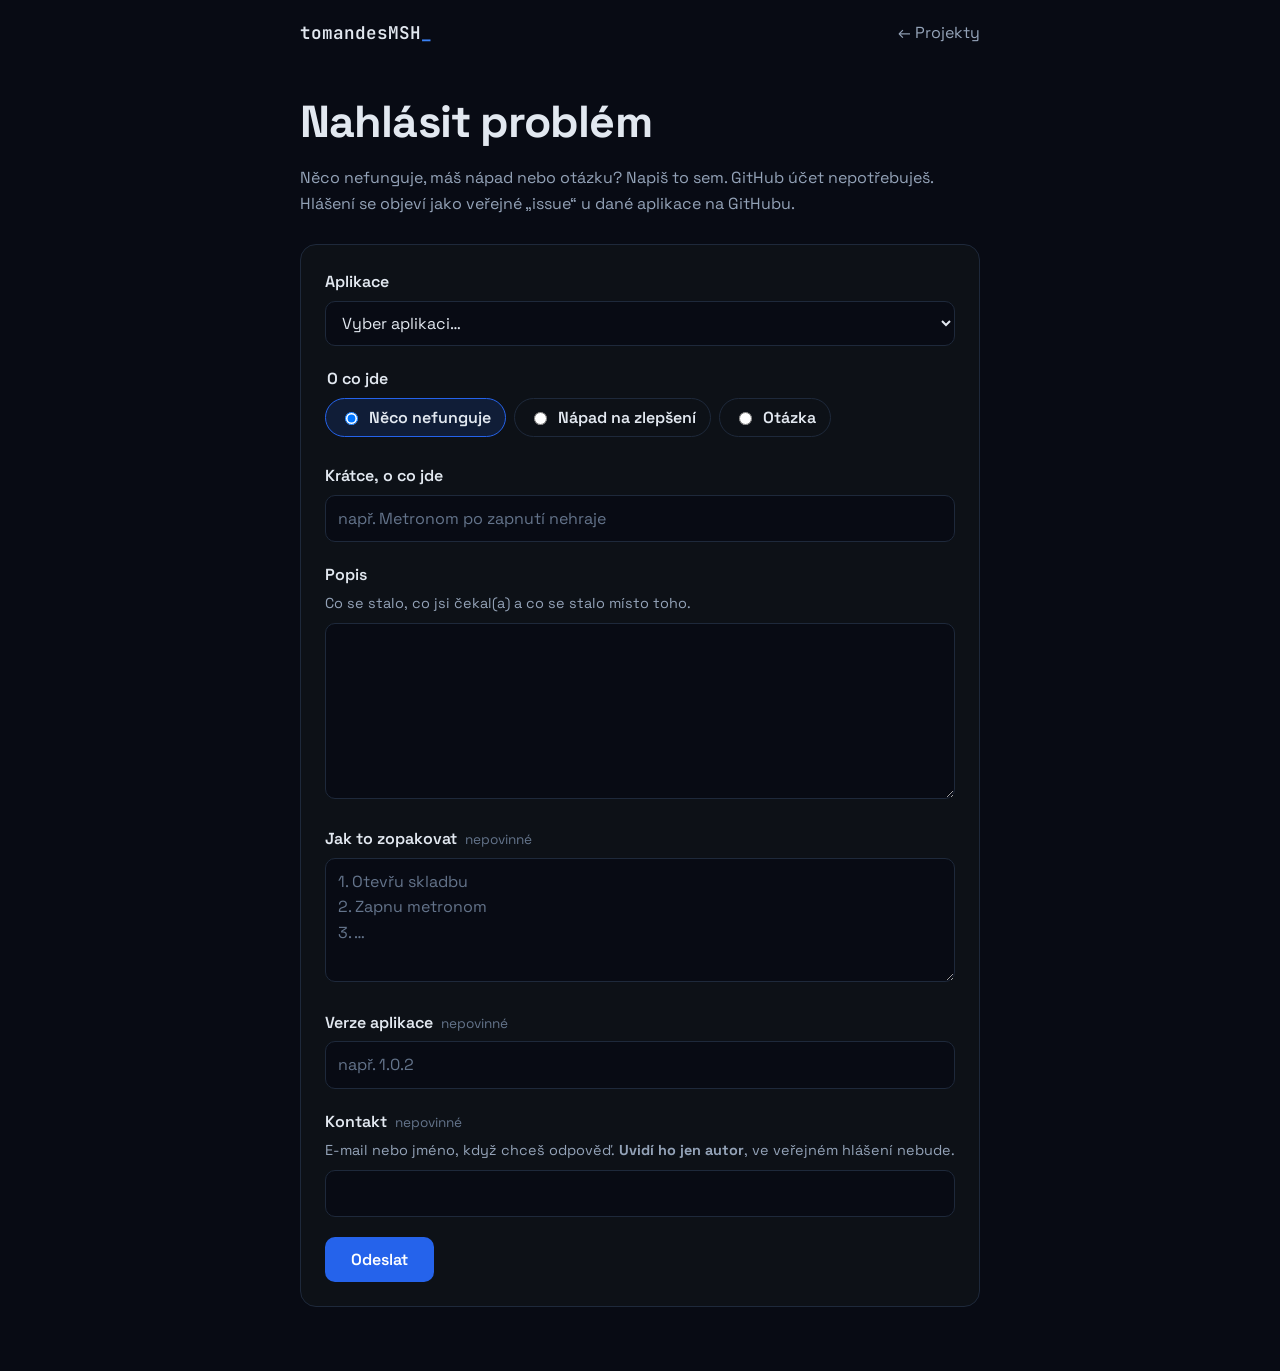
==== report/index.html @ d23ea5d1 "Add the report form (tomandes.eu/report) Anyone can report a problem, idea or question about an app " ====
<!DOCTYPE html>
<html lang="cs">
<head>
  <meta charset="UTF-8" />
  <meta name="viewport" content="width=device-width, initial-scale=1.0"/>
  <meta name="theme-color" content="#080b14">
  <title>Nahlásit problém – tomandesMSH</title>
  <meta name="description" content="Nahlas chybu, nápad nebo otázku k aplikacím tomandesMSH (Keyboard Utils, Muzio, KASPAR…). Bez GitHub účtu.">
  <link rel="icon" type="image/png" href="../favicon.png">
  <link rel="preconnect" href="https://fonts.googleapis.com">
  <link rel="preconnect" href="https://fonts.gstatic.com" crossorigin>
  <link href="https://fonts.googleapis.com/css2?family=Space+Grotesk:wght@300;400;500;600;700&family=JetBrains+Mono:wght@400;500&display=swap" rel="stylesheet">
  <link rel="stylesheet" href="report.css">
</head>
<body>
  <header class="top">
    <a href="../" class="logo">tomandesMSH<span class="cursor">_</span></a>
    <a href="../#projects" class="back">← Projekty</a>
  </header>

  <main class="wrap">
    <h1>Nahlásit problém</h1>
    <p class="lead">
      Něco nefunguje, máš nápad nebo otázku? Napiš to sem. GitHub účet nepotřebuješ.
      Hlášení se objeví jako veřejné „issue“ u dané aplikace na GitHubu.
    </p>

    <form id="report" novalidate>
      <div class="field">
        <label for="app">Aplikace</label>
        <select id="app" name="app" required>
          <option value="" disabled selected>Vyber aplikaci…</option>
          <option value="keyboard-utils">Keyboard Utils</option>
          <option value="keyboard-hero">Keyboard Hero / Muzio</option>
          <option value="kaspar">KASPAR</option>
          <option value="custom-autoplay">Custom-AutoPlay</option>
          <option value="soundpad-translator">Soundpad Translator</option>
          <option value="clipthat">ClipThat</option>
          <option value="other">Jiné / tenhle web</option>
        </select>
      </div>

      <!-- Only for the apps the school uses (data-zus-apps in report.js). -->
      <label class="zus" id="zusRow" hidden>
        <input type="checkbox" id="zus" name="zus">
        <span><b>Jsem žákem ZUŠ Moravský Krumlov</b><br>
          <small>Formulář se zjednoduší a&nbsp;autor uvidí, že hlášení je od žáka.</small></span>
      </label>

      <fieldset class="field kinds">
        <legend>O co jde</legend>
        <label><input type="radio" name="kind" value="bug" checked> <span>Něco nefunguje</span></label>
        <label><input type="radio" name="kind" value="idea"> <span>Nápad na zlepšení</span></label>
        <label><input type="radio" name="kind" value="question"> <span>Otázka</span></label>
      </fieldset>

      <div class="field">
        <label for="title">Krátce, o co jde</label>
        <input id="title" name="title" maxlength="120" required
               data-hint="např. Metronom po zapnutí nehraje" data-hint-zus="např. Nejde mi pustit písnička">
      </div>

      <div class="field">
        <label for="description" id="descriptionLabel">Popis</label>
        <p class="help" id="descriptionHelp">Co se stalo, co jsi čekal(a) a&nbsp;co se stalo místo toho.</p>
        <textarea id="description" name="description" rows="6" maxlength="5000" required></textarea>
      </div>

      <div class="field technical">
        <label for="steps">Jak to zopakovat <span class="opt">nepovinné</span></label>
        <textarea id="steps" name="steps" rows="4" maxlength="3000"
                  placeholder="1. Otevřu skladbu&#10;2. Zapnu metronom&#10;3. …"></textarea>
      </div>

      <div class="field technical">
        <label for="version">Verze aplikace <span class="opt">nepovinné</span></label>
        <input id="version" name="version" maxlength="40" placeholder="např. 1.0.2">
      </div>

      <div class="field">
        <label for="contact">Kontakt <span class="opt">nepovinné</span></label>
        <p class="help">
          E-mail nebo jméno, když chceš odpověď. <b>Uvidí ho jen autor</b>, ve veřejném hlášení nebude.
        </p>
        <input id="contact" name="contact" maxlength="200" autocomplete="email">
      </div>

      <!-- A trap for bots: hidden from people, so it stays empty. -->
      <div class="trap" aria-hidden="true">
        <label for="website">Web</label>
        <input id="website" name="website" tabindex="-1" autocomplete="off">
      </div>

      <p class="error" id="error" role="alert" hidden></p>
      <button type="submit" id="send">Odeslat</button>
    </form>

    <div class="done" id="done" hidden>
      <h2>Díky!</h2>
      <p id="doneText">Hlášení dorazilo.</p>
      <p><a href="./" id="again">Nahlásit další</a></p>
    </div>
  </main>

  <script src="report.js"></script>
</body>
</html>
---- report/report.css ----
/* The report form - same colours and type as the rest of tomandes.eu (style.css). */
:root {
  --bg: #080b14;
  --bg-card: #0d1117;
  --blue-mid: #1d3461;
  --blue-accent: #2563eb;
  --blue-glow: #3b82f6;
  --text: #e2e8f0;
  --text-sub: #94a3b8;
  --text-muted: #64748b;
  --border: #1e293b;
  --error: #f87171;
  --font: 'Space Grotesk', sans-serif;
  --mono: 'JetBrains Mono', monospace;
}

*, *::before, *::after { box-sizing: border-box; }

/* "hidden" must win over the display of .zus and the other flex rows. */
[hidden] { display: none !important; }

body {
  margin: 0;
  background: var(--bg);
  color: var(--text);
  font: 16px/1.6 var(--font);
  -webkit-font-smoothing: antialiased;
}

a { color: var(--blue-glow); }

.top {
  max-width: 720px;
  margin: 0 auto;
  padding: 20px;
  display: flex;
  justify-content: space-between;
  align-items: center;
}
.logo { font: 600 1.1rem var(--mono); color: var(--text); text-decoration: none; }
.cursor { color: var(--blue-glow); animation: blink 1s steps(1) infinite; }
@keyframes blink { 50% { opacity: 0; } }
.back { color: var(--text-sub); text-decoration: none; }
.back:hover { color: var(--text); }

.wrap { max-width: 720px; margin: 0 auto; padding: 12px 20px 64px; }

h1 { font-size: clamp(2rem, 6vw, 2.8rem); margin: 8px 0 8px; letter-spacing: -.02em; }
.lead { color: var(--text-sub); margin: 0 0 28px; }

form {
  background: var(--bg-card);
  border: 1px solid var(--border);
  border-radius: 16px;
  padding: 24px;
}

.field { margin: 0 0 20px; border: 0; padding: 0; }
.field > label, legend { display: block; font-weight: 600; margin-bottom: 6px; }
.opt { font-weight: 400; color: var(--text-muted); font-size: .85rem; margin-left: 4px; }
.help { margin: -2px 0 8px; color: var(--text-sub); font-size: .9rem; }

input:not([type=checkbox]):not([type=radio]), select, textarea {
  width: 100%;
  font: inherit;
  color: var(--text);
  background: var(--bg);
  border: 1px solid var(--border);
  border-radius: 10px;
  padding: 10px 12px;
}
textarea { resize: vertical; }
input:focus, select:focus, textarea:focus { outline: 2px solid var(--blue-accent); outline-offset: 1px; border-color: var(--blue-accent); }
::placeholder { color: var(--text-muted); }

.kinds { display: flex; flex-wrap: wrap; gap: 8px; }
.kinds legend { width: 100%; }
.kinds label {
  display: flex; align-items: center; gap: 8px;
  border: 1px solid var(--border); border-radius: 999px; padding: 6px 14px; cursor: pointer;
}
.kinds label:has(input:checked) { border-color: var(--blue-accent); background: rgba(37, 99, 235, .15); }

.zus {
  display: flex; gap: 12px; align-items: flex-start;
  background: rgba(225, 68, 50, .1); border: 1px solid rgba(225, 68, 50, .45);
  border-radius: 12px; padding: 12px 14px; margin: 0 0 20px; cursor: pointer;
}
.zus input { margin-top: 5px; width: 18px; height: 18px; accent-color: #e14432; }
.zus small { color: var(--text-sub); }

/* Hidden from people (not display:none - some bots skip those). */
.trap { position: absolute; left: -10000px; width: 1px; height: 1px; overflow: hidden; }

.error { color: var(--error); margin: 0 0 14px; }

button {
  font: 600 1rem var(--font);
  color: #fff;
  background: var(--blue-accent);
  border: 0;
  border-radius: 10px;
  padding: 12px 26px;
  cursor: pointer;
}
button:hover { background: var(--blue-glow); }
button:disabled { opacity: .6; cursor: progress; }

.done {
  background: var(--bg-card);
  border: 1px solid var(--blue-mid);
  border-radius: 16px;
  padding: 28px 24px;
}
.done h2 { margin: 0 0 8px; font-size: 1.8rem; }

@media (max-width: 560px) {
  form, .done { padding: 18px; }
}
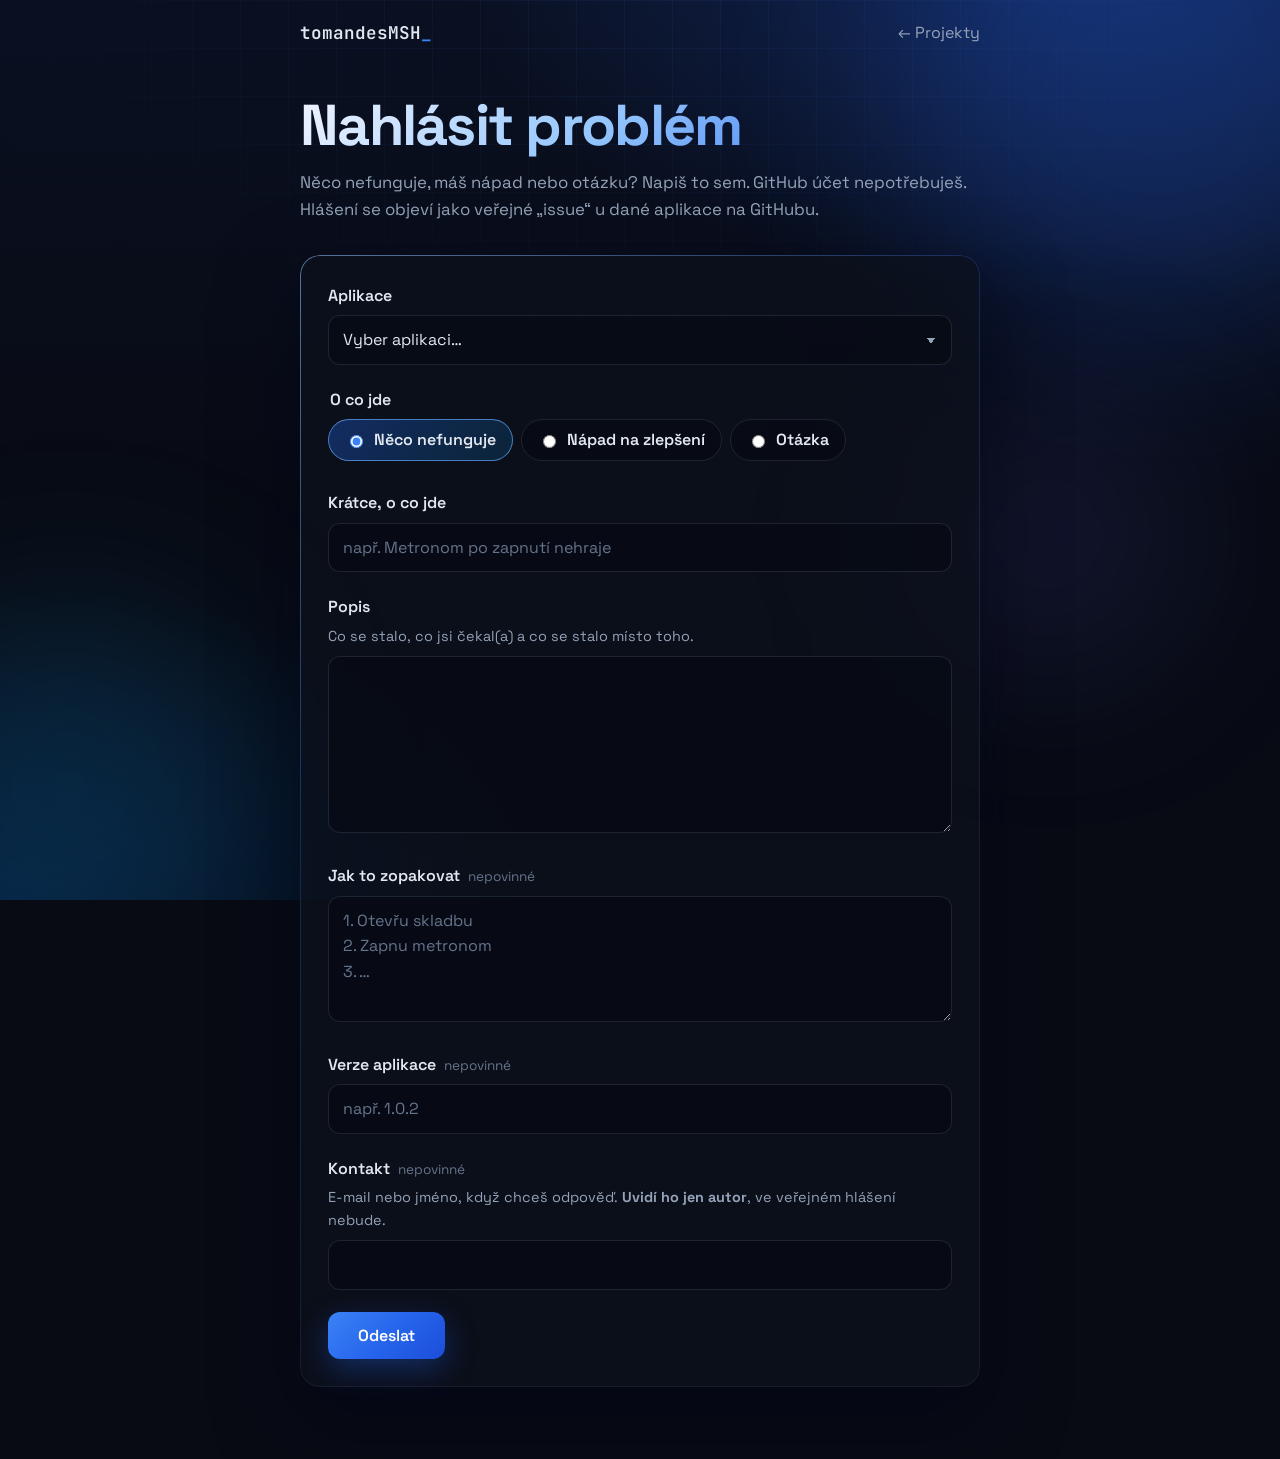
==== commit 2c78cb15: "Report form: the look of the home page's hero Blue gradient light, floating glows and a fading grid " ====
--- a/report/index.html
+++ b/report/index.html
@@ -13,6 +13,14 @@
   <link rel="stylesheet" href="report.css">
 </head>
 <body>
+  <!-- Background glows and grid, like the home page's hero. -->
+  <div class="backdrop" aria-hidden="true">
+    <div class="grid"></div>
+    <div class="orb orb-1"></div>
+    <div class="orb orb-2"></div>
+    <div class="orb orb-3"></div>
+  </div>
+
   <header class="top">
     <a href="../" class="logo">tomandesMSH<span class="cursor">_</span></a>
     <a href="../#projects" class="back">← Projekty</a>
@@ -40,11 +48,10 @@
         </select>
       </div>
 
-      <!-- Only for the apps the school uses (data-zus-apps in report.js). -->
+      <!-- Only for the apps the school uses (ZUS_APPS in report.js). It only marks the report. -->
       <label class="zus" id="zusRow" hidden>
         <input type="checkbox" id="zus" name="zus">
-        <span><b>Jsem žákem ZUŠ Moravský Krumlov</b><br>
-          <small>Formulář se zjednoduší a&nbsp;autor uvidí, že hlášení je od žáka.</small></span>
+        <span>Jsem žákem ZUŠ Moravský Krumlov</span>
       </label>
 
       <fieldset class="field kinds">
@@ -57,22 +64,22 @@
       <div class="field">
         <label for="title">Krátce, o co jde</label>
         <input id="title" name="title" maxlength="120" required
-               data-hint="např. Metronom po zapnutí nehraje" data-hint-zus="např. Nejde mi pustit písnička">
+               placeholder="např. Metronom po zapnutí nehraje">
       </div>
 
       <div class="field">
-        <label for="description" id="descriptionLabel">Popis</label>
-        <p class="help" id="descriptionHelp">Co se stalo, co jsi čekal(a) a&nbsp;co se stalo místo toho.</p>
+        <label for="description">Popis</label>
+        <p class="help">Co se stalo, co jsi čekal(a) a&nbsp;co se stalo místo toho.</p>
         <textarea id="description" name="description" rows="6" maxlength="5000" required></textarea>
       </div>
 
-      <div class="field technical">
+      <div class="field">
         <label for="steps">Jak to zopakovat <span class="opt">nepovinné</span></label>
         <textarea id="steps" name="steps" rows="4" maxlength="3000"
                   placeholder="1. Otevřu skladbu&#10;2. Zapnu metronom&#10;3. …"></textarea>
       </div>
 
-      <div class="field technical">
+      <div class="field">
         <label for="version">Verze aplikace <span class="opt">nepovinné</span></label>
         <input id="version" name="version" maxlength="40" placeholder="např. 1.0.2">
       </div>
@@ -96,6 +103,9 @@
     </form>
 
     <div class="done" id="done" hidden>
+      <div class="check" aria-hidden="true">
+        <svg viewBox="0 0 24 24" fill="none" stroke="#fff" stroke-width="3" stroke-linecap="round" stroke-linejoin="round"><path d="M5 12.5l4.5 4.5L19 7.5"/></svg>
+      </div>
       <h2>Díky!</h2>
       <p id="doneText">Hlášení dorazilo.</p>
       <p><a href="./" id="again">Nahlásit další</a></p>
--- a/report/report.css
+++ b/report/report.css
@@ -1,14 +1,17 @@
-/* The report form - same colours and type as the rest of tomandes.eu (style.css). */
+/* The report form - the look of tomandes.eu's hero (style.css): deep blue gradients, floating glows, a fading
+   grid, gradient headings, glassy cards. */
 :root {
   --bg: #080b14;
-  --bg-card: #0d1117;
+  --bg-card: rgba(13, 17, 28, .72);
+  --field: rgba(8, 11, 20, .7);
   --blue-mid: #1d3461;
   --blue-accent: #2563eb;
   --blue-glow: #3b82f6;
+  --blue-soft: #93c5fd;
   --text: #e2e8f0;
   --text-sub: #94a3b8;
   --text-muted: #64748b;
-  --border: #1e293b;
+  --border: rgba(148, 163, 184, .16);
   --error: #f87171;
   --font: 'Space Grotesk', sans-serif;
   --mono: 'JetBrains Mono', monospace;
@@ -19,15 +22,57 @@
 /* "hidden" must win over the display of .zus and the other flex rows. */
 [hidden] { display: none !important; }
 
+html { background: var(--bg); }
+
 body {
   margin: 0;
-  background: var(--bg);
+  min-height: 100vh;
   color: var(--text);
   font: 16px/1.6 var(--font);
   -webkit-font-smoothing: antialiased;
-}
-
-a { color: var(--blue-glow); }
+  /* Deep blue light from the top right and the bottom left, over the near-black of the site. */
+  background:
+    radial-gradient(ellipse 70% 55% at 85% -5%, rgba(37, 99, 235, .28), transparent 70%),
+    radial-gradient(ellipse 60% 50% at 0% 100%, rgba(0, 102, 204, .2), transparent 70%),
+    linear-gradient(180deg, #0a1022 0%, var(--bg) 55%);
+  background-attachment: fixed;
+  overflow-x: hidden;
+}
+
+/* --- Background: glows and a grid, like the home page's hero ----------------------------------- */
+
+.backdrop { position: fixed; inset: 0; pointer-events: none; z-index: 0; overflow: hidden; }
+
+.grid {
+  position: absolute;
+  inset: 0;
+  background-image:
+    linear-gradient(rgba(59, 130, 246, .07) 1px, transparent 1px),
+    linear-gradient(90deg, rgba(59, 130, 246, .07) 1px, transparent 1px);
+  background-size: 48px 48px;
+  mask-image: radial-gradient(ellipse 80% 60% at 50% 0%, black 10%, transparent 70%);
+  -webkit-mask-image: radial-gradient(ellipse 80% 60% at 50% 0%, black 10%, transparent 70%);
+}
+
+.orb {
+  position: absolute;
+  border-radius: 50%;
+  filter: blur(90px);
+  animation: floatOrb 14s ease-in-out infinite;
+}
+.orb-1 { width: 520px; height: 520px; background: rgba(37, 99, 235, .22); top: -180px; right: -140px; }
+.orb-2 { width: 380px; height: 380px; background: rgba(14, 165, 233, .12); bottom: -80px; left: -120px; animation-delay: -5s; }
+.orb-3 { width: 260px; height: 260px; background: rgba(99, 102, 241, .14); top: 45%; right: 8%; animation-delay: -9s; }
+
+@keyframes floatOrb {
+  0%, 100% { transform: translate(0, 0); }
+  33% { transform: translate(30px, -25px); }
+  66% { transform: translate(-20px, 15px); }
+}
+
+/* --- Header ---------------------------------------------------------------------------------------- */
+
+.top, .wrap { position: relative; z-index: 1; }
 
 .top {
   max-width: 720px;
@@ -40,23 +85,60 @@
 .logo { font: 600 1.1rem var(--mono); color: var(--text); text-decoration: none; }
 .cursor { color: var(--blue-glow); animation: blink 1s steps(1) infinite; }
 @keyframes blink { 50% { opacity: 0; } }
-.back { color: var(--text-sub); text-decoration: none; }
+.back { color: var(--text-sub); text-decoration: none; transition: color .2s; }
 .back:hover { color: var(--text); }
 
-.wrap { max-width: 720px; margin: 0 auto; padding: 12px 20px 64px; }
-
-h1 { font-size: clamp(2rem, 6vw, 2.8rem); margin: 8px 0 8px; letter-spacing: -.02em; }
-.lead { color: var(--text-sub); margin: 0 0 28px; }
-
-form {
+.wrap { max-width: 720px; margin: 0 auto; padding: 20px 20px 72px; animation: fadeUp .7s ease both; }
+
+@keyframes fadeUp {
+  from { opacity: 0; transform: translateY(24px); }
+  to { opacity: 1; transform: translateY(0); }
+}
+
+h1 {
+  font-size: clamp(2.4rem, 7vw, 3.6rem);
+  line-height: 1.1;
+  margin: 8px 0 12px;
+  letter-spacing: -.03em;
+  background: linear-gradient(135deg, #f0f4ff 0%, var(--blue-soft) 45%, var(--blue-accent) 100%);
+  -webkit-background-clip: text;
+  background-clip: text;
+  -webkit-text-fill-color: transparent;
+}
+.lead { color: var(--text-sub); margin: 0 0 32px; font-size: 1.05rem; }
+
+a { color: var(--blue-soft); }
+
+/* --- Cards: glass with a gradient edge ------------------------------------------------------------------ */
+
+form, .done {
+  position: relative;
+  border-radius: 20px;
+  padding: 28px;
   background: var(--bg-card);
-  border: 1px solid var(--border);
-  border-radius: 16px;
-  padding: 24px;
-}
-
-.field { margin: 0 0 20px; border: 0; padding: 0; }
-.field > label, legend { display: block; font-weight: 600; margin-bottom: 6px; }
+  backdrop-filter: blur(18px);
+  -webkit-backdrop-filter: blur(18px);
+  box-shadow: 0 30px 80px rgba(2, 6, 23, .55), 0 0 0 1px rgba(255, 255, 255, .02) inset;
+}
+/* The edge: a gradient ring, brightest at the top left. */
+form::before, .done::before {
+  content: '';
+  position: absolute;
+  inset: 0;
+  border-radius: inherit;
+  padding: 1px;
+  background: linear-gradient(140deg, rgba(147, 197, 253, .55), rgba(37, 99, 235, .25) 35%, rgba(148, 163, 184, .08) 70%);
+  mask: linear-gradient(#000 0 0) content-box, linear-gradient(#000 0 0);
+  -webkit-mask: linear-gradient(#000 0 0) content-box, linear-gradient(#000 0 0);
+  mask-composite: exclude;
+  -webkit-mask-composite: xor;
+  pointer-events: none;
+}
+
+/* --- Fields -------------------------------------------------------------------------------------------------- */
+
+.field { margin: 0 0 22px; border: 0; padding: 0; }
+.field > label, legend { display: block; font-weight: 600; margin-bottom: 7px; }
 .opt { font-weight: 400; color: var(--text-muted); font-size: .85rem; margin-left: 4px; }
 .help { margin: -2px 0 8px; color: var(--text-sub); font-size: .9rem; }
 
@@ -64,56 +146,102 @@
   width: 100%;
   font: inherit;
   color: var(--text);
-  background: var(--bg);
+  background: var(--field);
   border: 1px solid var(--border);
-  border-radius: 10px;
-  padding: 10px 12px;
-}
+  border-radius: 12px;
+  padding: 11px 14px;
+  transition: border-color .2s, box-shadow .2s, background .2s;
+}
+input:not([type=checkbox]):not([type=radio]):hover, select:hover, textarea:hover { border-color: rgba(147, 197, 253, .3); }
 textarea { resize: vertical; }
-input:focus, select:focus, textarea:focus { outline: 2px solid var(--blue-accent); outline-offset: 1px; border-color: var(--blue-accent); }
+input:focus, select:focus, textarea:focus {
+  outline: none;
+  border-color: var(--blue-glow);
+  background: rgba(8, 11, 20, .9);
+  box-shadow: 0 0 0 4px rgba(59, 130, 246, .18);
+}
 ::placeholder { color: var(--text-muted); }
+select { appearance: none; background-image: linear-gradient(45deg, transparent 50%, var(--text-sub) 50%), linear-gradient(135deg, var(--text-sub) 50%, transparent 50%); background-position: calc(100% - 20px) 52%, calc(100% - 15px) 52%; background-size: 5px 5px; background-repeat: no-repeat; padding-right: 38px; }
+select option { background: #0d1117; }
 
 .kinds { display: flex; flex-wrap: wrap; gap: 8px; }
 .kinds legend { width: 100%; }
 .kinds label {
   display: flex; align-items: center; gap: 8px;
-  border: 1px solid var(--border); border-radius: 999px; padding: 6px 14px; cursor: pointer;
-}
-.kinds label:has(input:checked) { border-color: var(--blue-accent); background: rgba(37, 99, 235, .15); }
-
-.zus {
-  display: flex; gap: 12px; align-items: flex-start;
-  background: rgba(225, 68, 50, .1); border: 1px solid rgba(225, 68, 50, .45);
-  border-radius: 12px; padding: 12px 14px; margin: 0 0 20px; cursor: pointer;
-}
-.zus input { margin-top: 5px; width: 18px; height: 18px; accent-color: #e14432; }
-.zus small { color: var(--text-sub); }
+  background: var(--field);
+  border: 1px solid var(--border); border-radius: 999px; padding: 7px 16px; cursor: pointer;
+  transition: border-color .2s, background .2s;
+}
+.kinds label:hover { border-color: rgba(147, 197, 253, .35); }
+.kinds input { accent-color: var(--blue-glow); }
+.kinds label:has(input:checked) {
+  border-color: rgba(96, 165, 250, .7);
+  background: linear-gradient(135deg, rgba(37, 99, 235, .35), rgba(14, 165, 233, .15));
+}
+
+.zus { display: flex; gap: 10px; align-items: center; margin: -8px 0 22px; cursor: pointer; color: var(--text-sub); }
+.zus input { width: 18px; height: 18px; accent-color: var(--blue-accent); }
+.zus:has(input:checked) { color: var(--text); }
 
 /* Hidden from people (not display:none - some bots skip those). */
 .trap { position: absolute; left: -10000px; width: 1px; height: 1px; overflow: hidden; }
 
-.error { color: var(--error); margin: 0 0 14px; }
+.error {
+  color: var(--error);
+  margin: 0 0 16px;
+  padding: 10px 14px;
+  border-radius: 10px;
+  background: rgba(248, 113, 113, .08);
+  border: 1px solid rgba(248, 113, 113, .25);
+}
 
 button {
   font: 600 1rem var(--font);
   color: #fff;
-  background: var(--blue-accent);
+  background: linear-gradient(135deg, var(--blue-glow), var(--blue-accent) 55%, #1d4ed8);
   border: 0;
-  border-radius: 10px;
-  padding: 12px 26px;
+  border-radius: 12px;
+  padding: 13px 30px;
   cursor: pointer;
-}
-button:hover { background: var(--blue-glow); }
-button:disabled { opacity: .6; cursor: progress; }
-
-.done {
-  background: var(--bg-card);
-  border: 1px solid var(--blue-mid);
-  border-radius: 16px;
-  padding: 28px 24px;
-}
-.done h2 { margin: 0 0 8px; font-size: 1.8rem; }
+  box-shadow: 0 10px 30px rgba(37, 99, 235, .35);
+  transition: transform .15s, box-shadow .2s, filter .2s;
+}
+button:hover { transform: translateY(-1px); box-shadow: 0 14px 38px rgba(59, 130, 246, .5); filter: brightness(1.08); }
+button:active { transform: translateY(1px); }
+button:disabled { opacity: .6; cursor: progress; transform: none; }
+
+/* --- Thank-you ----------------------------------------------------------------------------------------- */
+
+.done { text-align: center; padding: 40px 28px; }
+.done h2 {
+  margin: 0 0 8px;
+  font-size: 2rem;
+  background: linear-gradient(135deg, #f0f4ff, var(--blue-soft));
+  -webkit-background-clip: text;
+  background-clip: text;
+  -webkit-text-fill-color: transparent;
+}
+.done p { color: var(--text-sub); margin: 0 0 10px; }
+.check {
+  width: 64px; height: 64px;
+  margin: 0 auto 16px;
+  border-radius: 50%;
+  display: grid;
+  place-items: center;
+  background: linear-gradient(135deg, var(--blue-glow), #0ea5e9);
+  box-shadow: 0 0 0 8px rgba(59, 130, 246, .12), 0 12px 40px rgba(37, 99, 235, .45);
+}
+.check svg { width: 30px; height: 30px; }
+
+/* --- Calm and small screens ----------------------------------------------------------------------------- */
+
+@media (prefers-reduced-motion: reduce) {
+  .orb, .wrap, .cursor { animation: none; }
+  button { transition: none; }
+}
 
 @media (max-width: 560px) {
-  form, .done { padding: 18px; }
-}
+  form, .done { padding: 20px; }
+  button[type=submit] { width: 100%; }
+  .orb-1 { width: 360px; height: 360px; }
+}
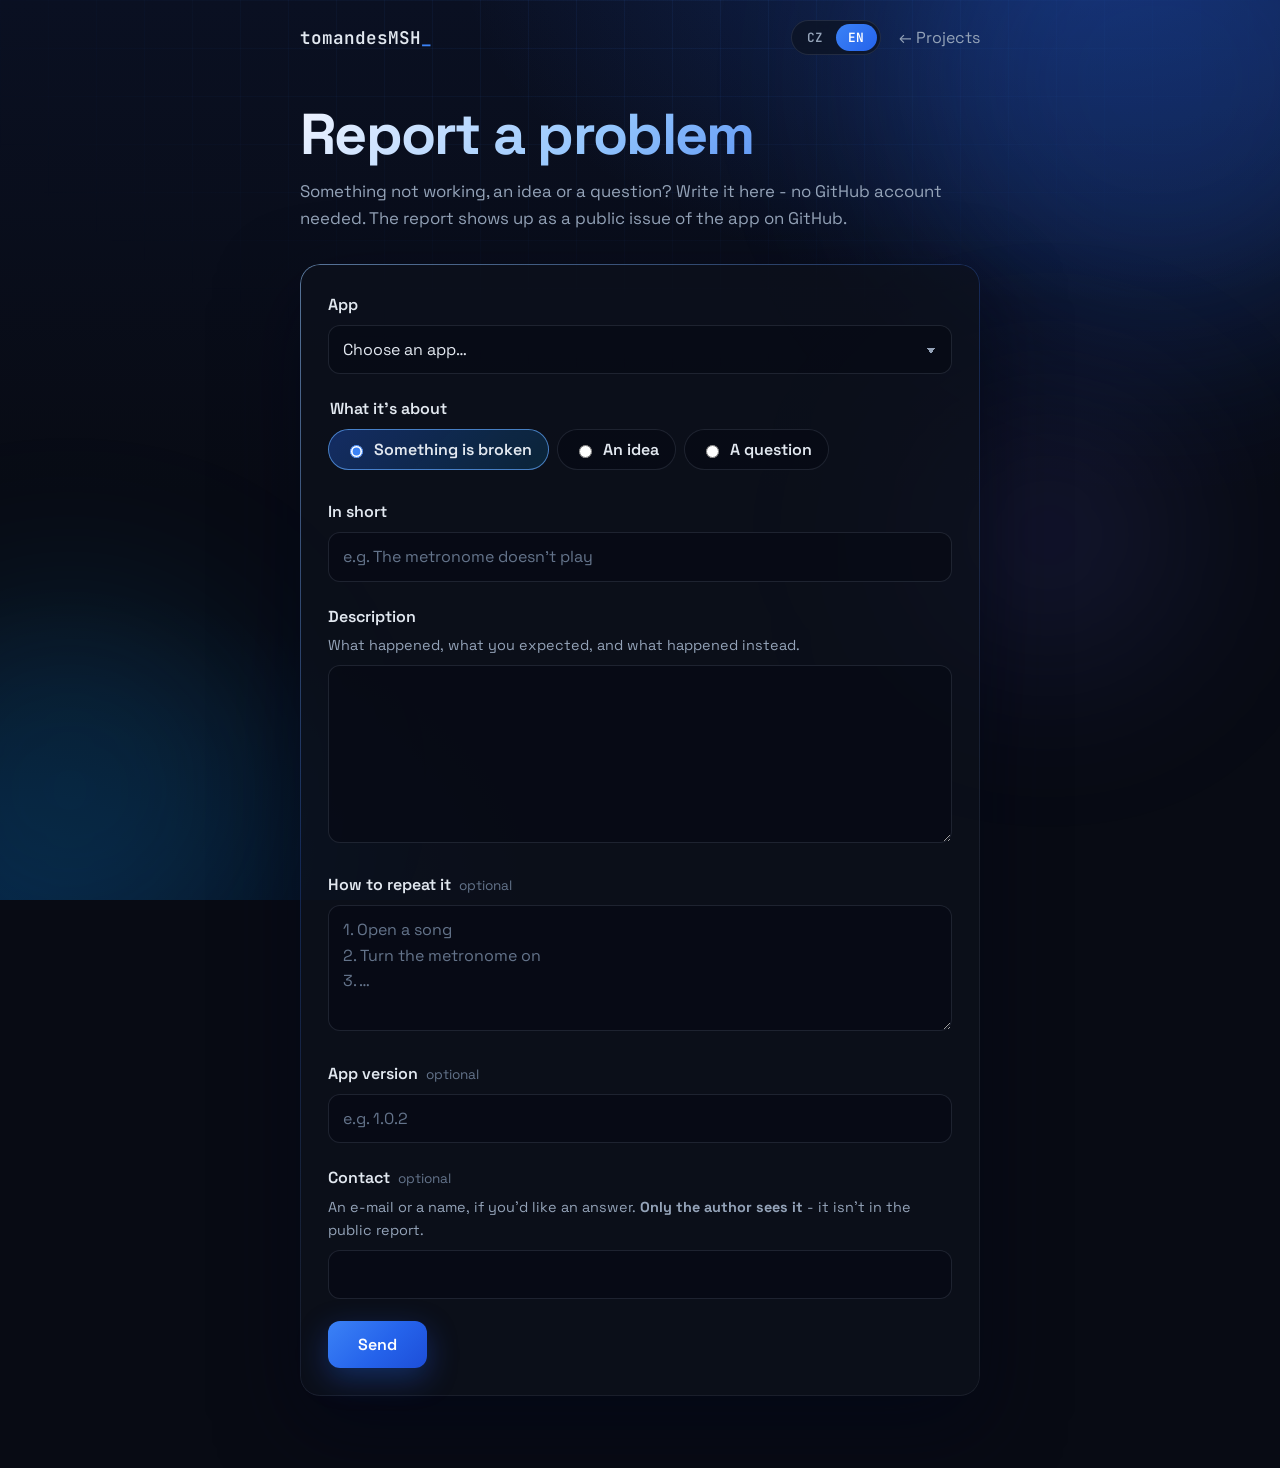
==== commit 99e60c34: "Report form: Czech / English switch CZ / EN at the top translates the whole page; the pick is rememb" ====
--- a/report/index.html
+++ b/report/index.html
@@ -21,72 +21,79 @@
     <div class="orb orb-3"></div>
   </div>
 
+  <!-- Texts: Czech here, both languages in report.js (data-i18n = the key; -ph a placeholder, -html with markup). -->
   <header class="top">
     <a href="../" class="logo">tomandesMSH<span class="cursor">_</span></a>
-    <a href="../#projects" class="back">← Projekty</a>
+    <div class="top-end">
+      <div class="lang" role="group" aria-label="Jazyk / Language">
+        <button type="button" data-lang="cs" aria-pressed="true">CZ</button>
+        <button type="button" data-lang="en" aria-pressed="false">EN</button>
+      </div>
+      <a href="../#projects" class="back" data-i18n="back">← Projekty</a>
+    </div>
   </header>
 
   <main class="wrap">
-    <h1>Nahlásit problém</h1>
-    <p class="lead">
+    <h1 data-i18n="heading">Nahlásit problém</h1>
+    <p class="lead" data-i18n="lead">
       Něco nefunguje, máš nápad nebo otázku? Napiš to sem. GitHub účet nepotřebuješ.
       Hlášení se objeví jako veřejné „issue“ u dané aplikace na GitHubu.
     </p>
 
     <form id="report" novalidate>
       <div class="field">
-        <label for="app">Aplikace</label>
+        <label for="app" data-i18n="app">Aplikace</label>
         <select id="app" name="app" required>
-          <option value="" disabled selected>Vyber aplikaci…</option>
+          <option value="" disabled selected data-i18n="appPick">Vyber aplikaci…</option>
           <option value="keyboard-utils">Keyboard Utils</option>
           <option value="keyboard-hero">Keyboard Hero / Muzio</option>
           <option value="kaspar">KASPAR</option>
           <option value="custom-autoplay">Custom-AutoPlay</option>
           <option value="soundpad-translator">Soundpad Translator</option>
           <option value="clipthat">ClipThat</option>
-          <option value="other">Jiné / tenhle web</option>
+          <option value="other" data-i18n="appOther">Jiné / tenhle web</option>
         </select>
       </div>
 
       <!-- Only for the apps the school uses (ZUS_APPS in report.js). It only marks the report. -->
       <label class="zus" id="zusRow" hidden>
         <input type="checkbox" id="zus" name="zus">
-        <span>Jsem žákem ZUŠ Moravský Krumlov</span>
+        <span data-i18n="zus">Jsem žákem ZUŠ Moravský Krumlov</span>
       </label>
 
       <fieldset class="field kinds">
-        <legend>O co jde</legend>
-        <label><input type="radio" name="kind" value="bug" checked> <span>Něco nefunguje</span></label>
-        <label><input type="radio" name="kind" value="idea"> <span>Nápad na zlepšení</span></label>
-        <label><input type="radio" name="kind" value="question"> <span>Otázka</span></label>
+        <legend data-i18n="kind">O co jde</legend>
+        <label><input type="radio" name="kind" value="bug" checked> <span data-i18n="kindBug">Něco nefunguje</span></label>
+        <label><input type="radio" name="kind" value="idea"> <span data-i18n="kindIdea">Nápad na zlepšení</span></label>
+        <label><input type="radio" name="kind" value="question"> <span data-i18n="kindQuestion">Otázka</span></label>
       </fieldset>
 
       <div class="field">
-        <label for="title">Krátce, o co jde</label>
+        <label for="title" data-i18n="title">Krátce, o co jde</label>
         <input id="title" name="title" maxlength="120" required
-               placeholder="např. Metronom po zapnutí nehraje">
+               placeholder="např. Metronom po zapnutí nehraje" data-i18n-ph="titlePh">
       </div>
 
       <div class="field">
-        <label for="description">Popis</label>
-        <p class="help">Co se stalo, co jsi čekal(a) a&nbsp;co se stalo místo toho.</p>
+        <label for="description" data-i18n="description">Popis</label>
+        <p class="help" data-i18n="descriptionHelp">Co se stalo, co jsi čekal(a) a co se stalo místo toho.</p>
         <textarea id="description" name="description" rows="6" maxlength="5000" required></textarea>
       </div>
 
       <div class="field">
-        <label for="steps">Jak to zopakovat <span class="opt">nepovinné</span></label>
+        <label for="steps"><span data-i18n="steps">Jak to zopakovat</span> <span class="opt" data-i18n="optional">nepovinné</span></label>
         <textarea id="steps" name="steps" rows="4" maxlength="3000"
-                  placeholder="1. Otevřu skladbu&#10;2. Zapnu metronom&#10;3. …"></textarea>
+                  placeholder="1. Otevřu skladbu&#10;2. Zapnu metronom&#10;3. …" data-i18n-ph="stepsPh"></textarea>
       </div>
 
       <div class="field">
-        <label for="version">Verze aplikace <span class="opt">nepovinné</span></label>
-        <input id="version" name="version" maxlength="40" placeholder="např. 1.0.2">
+        <label for="version"><span data-i18n="version">Verze aplikace</span> <span class="opt" data-i18n="optional">nepovinné</span></label>
+        <input id="version" name="version" maxlength="40" placeholder="např. 1.0.2" data-i18n-ph="versionPh">
       </div>
 
       <div class="field">
-        <label for="contact">Kontakt <span class="opt">nepovinné</span></label>
-        <p class="help">
+        <label for="contact"><span data-i18n="contact">Kontakt</span> <span class="opt" data-i18n="optional">nepovinné</span></label>
+        <p class="help" data-i18n-html="contactHelp">
           E-mail nebo jméno, když chceš odpověď. <b>Uvidí ho jen autor</b>, ve veřejném hlášení nebude.
         </p>
         <input id="contact" name="contact" maxlength="200" autocomplete="email">
@@ -99,16 +106,16 @@
       </div>
 
       <p class="error" id="error" role="alert" hidden></p>
-      <button type="submit" id="send">Odeslat</button>
+      <button type="submit" id="send" data-i18n="send">Odeslat</button>
     </form>
 
     <div class="done" id="done" hidden>
       <div class="check" aria-hidden="true">
         <svg viewBox="0 0 24 24" fill="none" stroke="#fff" stroke-width="3" stroke-linecap="round" stroke-linejoin="round"><path d="M5 12.5l4.5 4.5L19 7.5"/></svg>
       </div>
-      <h2>Díky!</h2>
-      <p id="doneText">Hlášení dorazilo.</p>
-      <p><a href="./" id="again">Nahlásit další</a></p>
+      <h2 data-i18n="thanks">Díky!</h2>
+      <p id="doneText"></p>
+      <p><a href="./" id="again" data-i18n="again">Nahlásit další</a></p>
     </div>
   </main>
 
--- a/report/report.css
+++ b/report/report.css
@@ -88,6 +88,36 @@
 .back { color: var(--text-sub); text-decoration: none; transition: color .2s; }
 .back:hover { color: var(--text); }
 
+.top-end { display: flex; align-items: center; gap: 18px; }
+
+/* CZ / EN: a small glassy pill switch. */
+.lang {
+  display: inline-flex;
+  padding: 3px;
+  border-radius: 999px;
+  background: rgba(13, 17, 28, .6);
+  border: 1px solid var(--border);
+  backdrop-filter: blur(10px);
+  -webkit-backdrop-filter: blur(10px);
+}
+.lang button {
+  font: 600 .8rem var(--mono);
+  letter-spacing: .04em;
+  color: var(--text-sub);
+  background: none;
+  border: 0;
+  border-radius: 999px;
+  padding: 5px 12px;
+  box-shadow: none;
+  cursor: pointer;
+  transition: color .2s, background .2s;
+}
+.lang button:hover { color: var(--text); transform: none; box-shadow: none; filter: none; }
+.lang button[aria-pressed="true"] {
+  color: #fff;
+  background: linear-gradient(135deg, var(--blue-glow), var(--blue-accent));
+}
+
 .wrap { max-width: 720px; margin: 0 auto; padding: 20px 20px 72px; animation: fadeUp .7s ease both; }
 
 @keyframes fadeUp {
